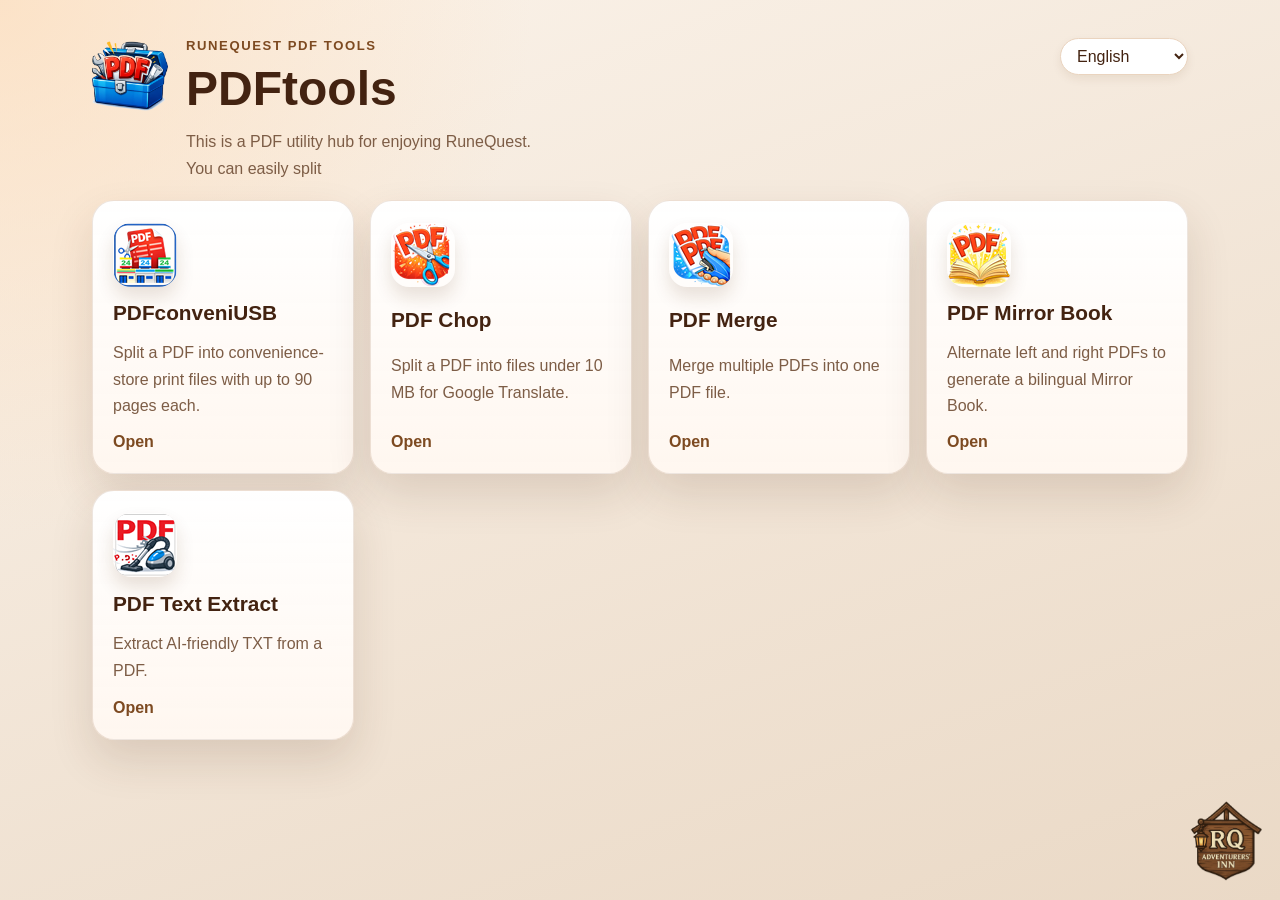
==== index.html @ 3b2fd764 "Add files via upload" ====
<!DOCTYPE html>
<html lang="ja">
<head>
  <meta charset="UTF-8">
  <meta name="viewport" content="width=device-width, initial-scale=1.0">
  <meta name="theme-color" content="#7d4a21">
  <title>RuneQuest PDF Hub</title>
  <link rel="icon" type="image/png" sizes="192x192" href="./images/icon-192.png">
  <link rel="apple-touch-icon" href="./images/icon-192.png">
  <link rel="stylesheet" href="./styles.css">
  <script>
    (function () {
      var ua = navigator.userAgent || "";
      var touchCapable = navigator.maxTouchPoints > 1;
      var isSmallScreen = window.matchMedia && window.matchMedia("(max-width: 820px)").matches;
      var isMobile = /Android|iPhone|iPad|iPod|Mobile/i.test(ua) || (touchCapable && isSmallScreen);
      document.documentElement.dataset.mobile = isMobile ? "true" : "false";
    }());
  </script>
</head>
<body>
  <div id="unsupported-screen" class="unsupported-screen" hidden>
    <p>This app is not supported on iOS or Android.</p>
  </div>

  <div id="app-root" class="app-shell" hidden>
    <main class="hub-card">
      <header class="hero">
        <div class="brand-mark" aria-hidden="true">
          <img src="./images/icon-512.png" alt="">
        </div>
        <div class="title-block">
          <p id="app-kicker" class="app-kicker"></p>
          <h1 id="app-title"></h1>
          <p id="app-description-line-1" class="hero-description"></p>
          <p id="app-description-line-2" class="hero-description"></p>
        </div>
        <label class="language-panel" for="language-select">
          <span id="language-label"></span>
          <select id="language-select" aria-label="Language"></select>
        </label>
      </header>

      <section class="card-grid" id="launcher-grid"></section>
    </main>

    <a
      class="footer-logo-link"
      href="https://www.rq-inn.com/"
      target="_blank"
      rel="noreferrer"
      aria-label="rq-inn"
    >
      <img src="./20260330_PDFコンビニUSBv2/images/rq-inn-logo.png" alt="rq-inn">
    </a>
  </div>

  <script type="module" src="./app.js"></script>
</body>
</html>
---- styles.css ----
:root {
  --bg-top: #fbf3ea;
  --bg-bottom: #ead9c6;
  --card: rgba(255, 255, 255, 0.88);
  --line: rgba(125, 74, 33, 0.14);
  --line-strong: #be8757;
  --text: #432311;
  --muted: #7d5d46;
  --accent: #7d4a21;
  --accent-strong: #5b2f0f;
  --shadow: 0 20px 44px rgba(80, 46, 19, 0.14);
  --radius-xl: 28px;
  --radius-lg: 22px;
  --radius-md: 16px;
  --font-ui: "Segoe UI", "Yu Gothic UI", "Hiragino Sans", sans-serif;
}

* {
  box-sizing: border-box;
}

html,
body {
  margin: 0;
  min-height: 100%;
  font-family: var(--font-ui);
  color: var(--text);
}

body {
  background:
    radial-gradient(circle at top left, rgba(252, 222, 190, 0.78), transparent 34%),
    linear-gradient(160deg, var(--bg-top), var(--bg-bottom));
}

body[data-ready="true"] #app-root,
body[data-mobile="true"] #unsupported-screen {
  display: flex;
}

.unsupported-screen {
  min-height: 100vh;
  align-items: center;
  justify-content: center;
  background: #808080;
  color: #ffffff;
  text-align: center;
  padding: 24px;
  font-size: 1.15rem;
}

.app-shell {
  min-height: 100vh;
  align-items: flex-start;
  justify-content: center;
  padding: 26px 20px 92px;
}

.hub-card {
  width: min(1120px, 100%);
  padding: 12px;
}

.hero {
  display: grid;
  grid-template-columns: auto 1fr auto;
  gap: 18px;
  align-items: start;
  margin-bottom: 18px;
}

.brand-mark {
  width: 76px;
}

.brand-mark img {
  width: 100%;
  height: auto;
  display: block;
}

.app-kicker {
  margin: 0 0 10px;
  color: var(--accent);
  font-size: 0.82rem;
  font-weight: 700;
  letter-spacing: 0.12em;
  text-transform: uppercase;
}

.hero h1 {
  margin: 0 0 12px;
  font-size: clamp(2rem, 4vw, 3rem);
  line-height: 1.1;
}

.hero-description {
  margin: 0;
  max-width: 58ch;
  color: var(--muted);
  line-height: 1.7;
  font-size: 1rem;
}

.language-panel {
  display: flex;
  align-items: center;
  justify-self: end;
  min-width: 120px;
}

.language-panel span {
  display: none;
}

.language-panel select {
  width: 100%;
  padding: 8px 30px 8px 12px;
  border: 1px solid #ead4bf;
  border-radius: 999px;
  background: #ffffff;
  color: var(--text);
  font: inherit;
  box-shadow: 0 4px 10px rgba(91, 47, 15, 0.08);
}

.card-grid {
  display: grid;
  grid-template-columns: repeat(auto-fit, minmax(220px, 1fr));
  gap: 16px;
}

.app-link-card {
  display: grid;
  gap: 14px;
  min-height: 250px;
  padding: 22px 20px;
  border: 1px solid var(--line);
  border-radius: var(--radius-lg);
  background:
    linear-gradient(180deg, rgba(255, 255, 255, 0.95), rgba(255, 246, 238, 0.9)),
    var(--card);
  box-shadow: var(--shadow);
  color: inherit;
  text-decoration: none;
  transition: transform 180ms ease, box-shadow 180ms ease, border-color 180ms ease;
}

.app-link-card:hover,
.app-link-card:focus-visible {
  transform: translateY(-3px);
  border-color: var(--line-strong);
  box-shadow: 0 24px 48px rgba(80, 46, 19, 0.2);
  outline: none;
}

.card-icon {
  width: 64px;
  height: 64px;
  border-radius: 18px;
  object-fit: cover;
  box-shadow: 0 10px 18px rgba(91, 47, 15, 0.14);
}

.card-title {
  margin: 0;
  font-size: 1.3rem;
  line-height: 1.2;
}

.card-description {
  margin: 0;
  color: var(--muted);
  line-height: 1.65;
}

.card-jump {
  align-self: end;
  font-weight: 700;
  color: var(--accent);
}

.footer-logo-link {
  position: fixed;
  right: 18px;
  bottom: 18px;
  display: inline-flex;
}

.footer-logo-link img {
  width: 72px;
  height: auto;
  display: block;
}

.footer-logo-link:hover {
  animation: logo-bounce 340ms ease-out;
}

@keyframes logo-bounce {
  0% {
    transform: translateY(0);
  }
  40% {
    transform: translateY(-7px);
  }
  100% {
    transform: translateY(0);
  }
}

@media (max-width: 860px) {
  .hero {
    grid-template-columns: 56px 1fr;
  }

  .language-panel {
    grid-column: 1 / -1;
    justify-self: start;
    margin-left: 74px;
  }
}
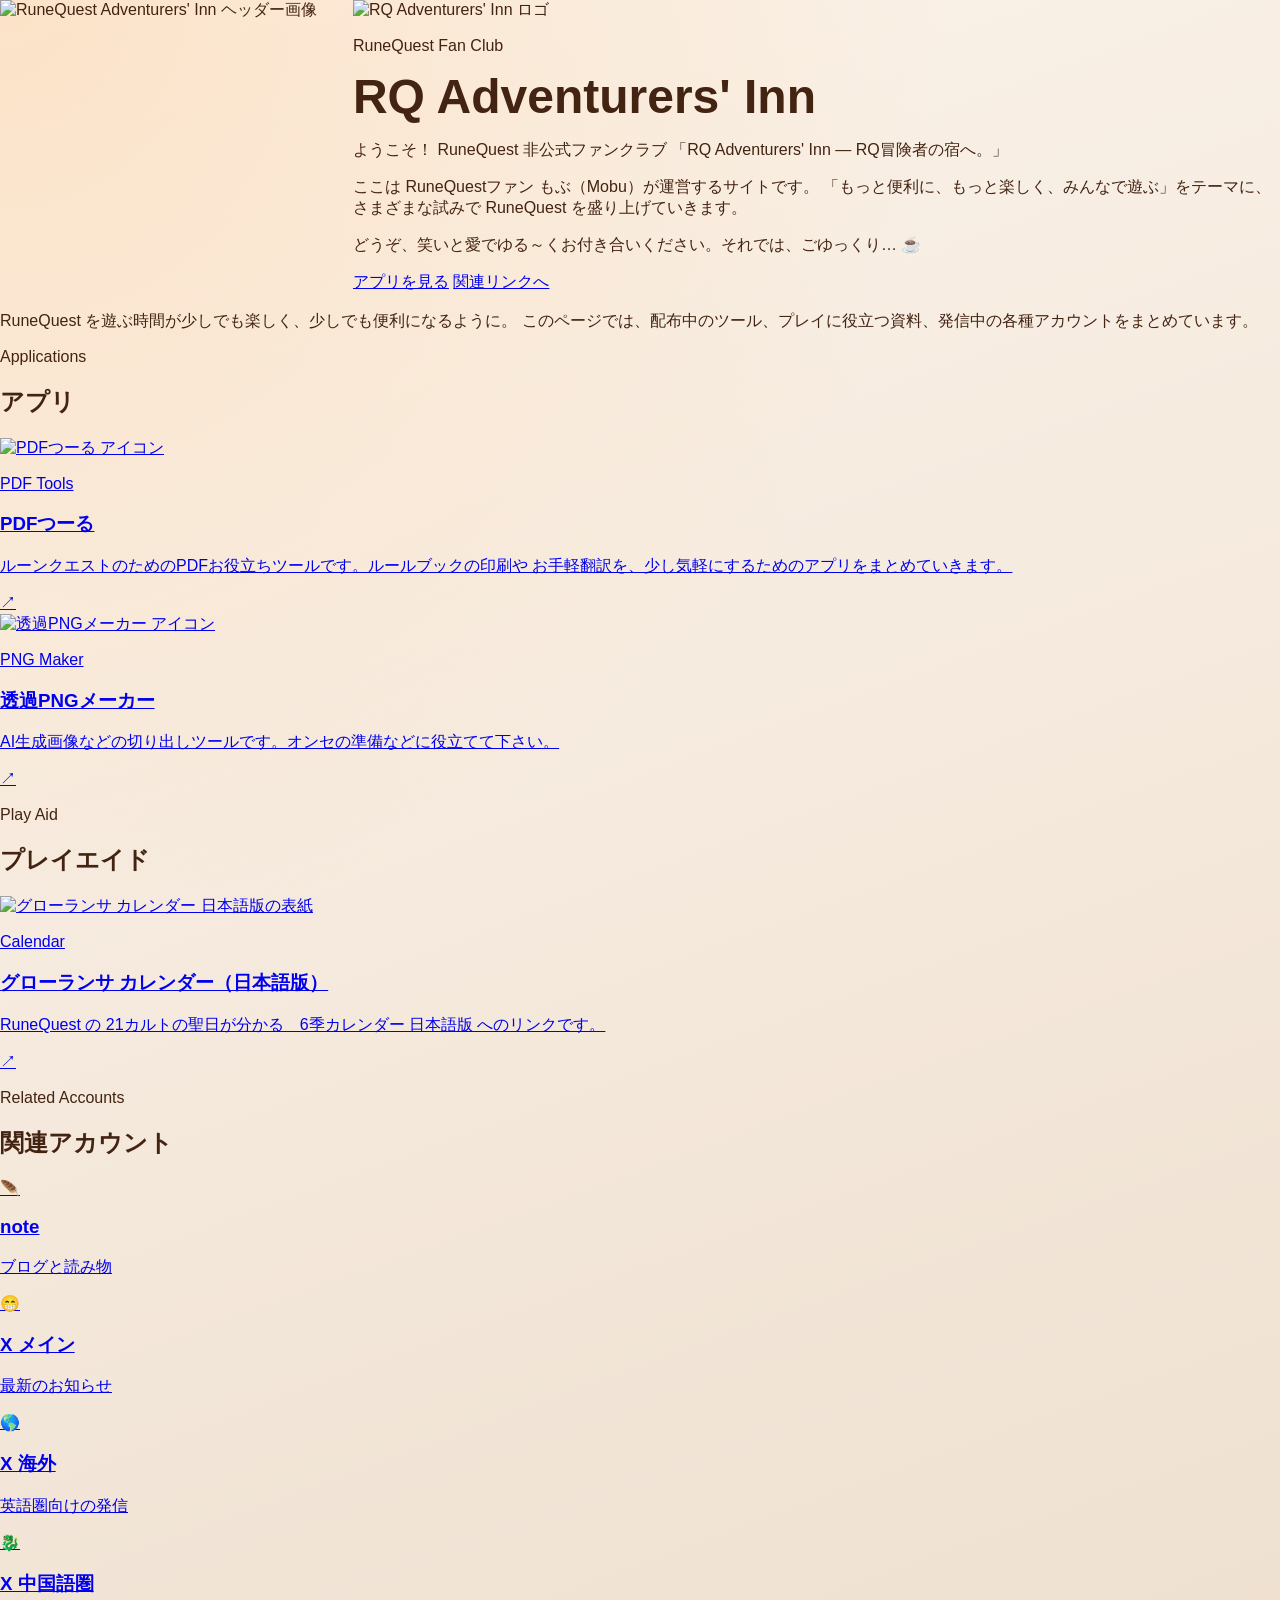
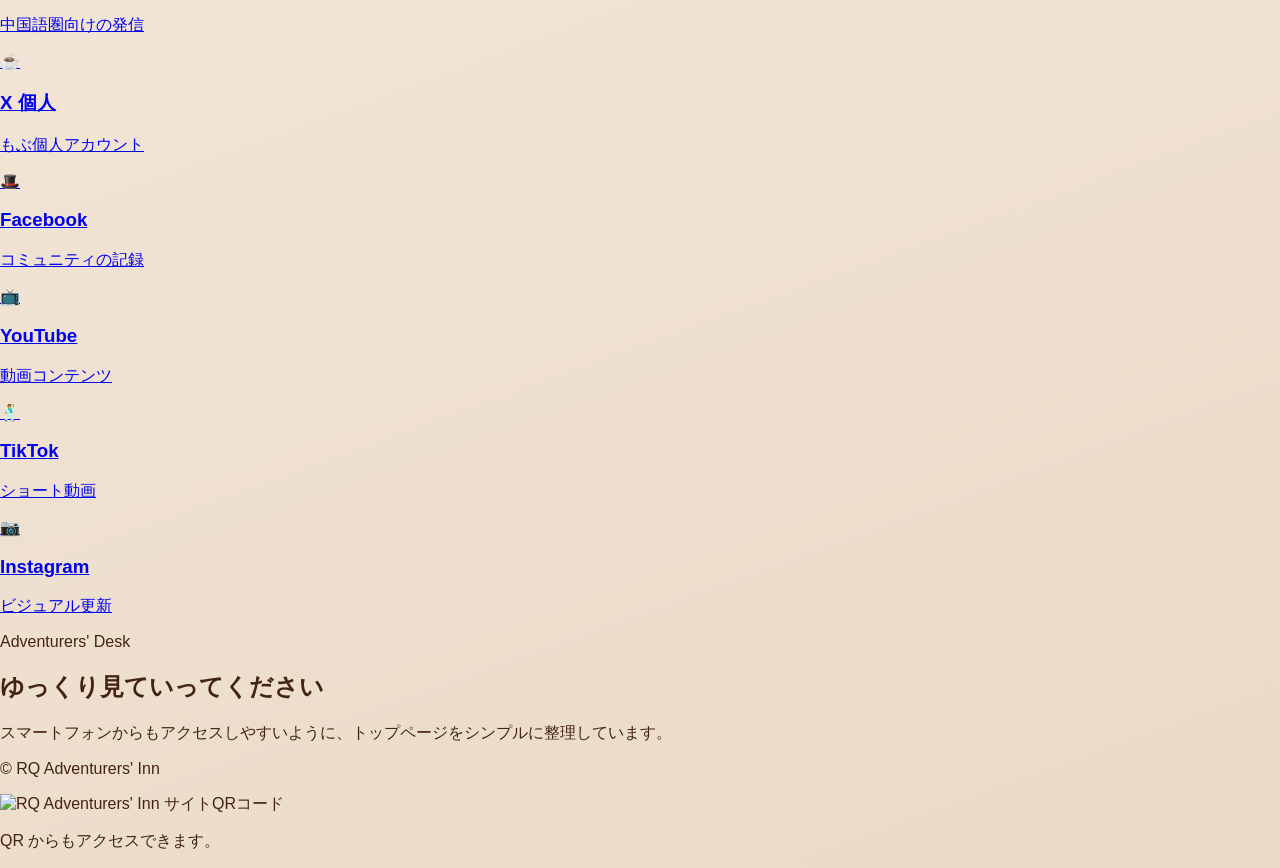
==== commit 324137f8: "Add files via upload" ====
--- a/index.html
+++ b/index.html
@@ -3,58 +3,173 @@
 <head>
   <meta charset="UTF-8">
   <meta name="viewport" content="width=device-width, initial-scale=1.0">
-  <meta name="theme-color" content="#7d4a21">
-  <title>RuneQuest PDF Hub</title>
-  <link rel="icon" type="image/png" sizes="192x192" href="./images/icon-192.png">
-  <link rel="apple-touch-icon" href="./images/icon-192.png">
-  <link rel="stylesheet" href="./styles.css">
-  <script>
-    (function () {
-      var ua = navigator.userAgent || "";
-      var touchCapable = navigator.maxTouchPoints > 1;
-      var isSmallScreen = window.matchMedia && window.matchMedia("(max-width: 820px)").matches;
-      var isMobile = /Android|iPhone|iPad|iPod|Mobile/i.test(ua) || (touchCapable && isSmallScreen);
-      document.documentElement.dataset.mobile = isMobile ? "true" : "false";
-    }());
-  </script>
+  <meta name="google-site-verification" content="80PopSLcO5vUmIh9BZhPP0-biCyDDCKmjeIUDS7PxMM" />
+  <title>RQ Adventurers' Inn | RuneQuest 非公式ファンクラブ</title>
+  <meta
+    name="description"
+    content="RuneQuest 非公式ファンクラブ RQ Adventurers' Inn のトップページ。アプリ、プレイエイド、関連アカウントへの入口をまとめています。"
+  >
+  <link rel="preconnect" href="https://fonts.googleapis.com">
+  <link rel="preconnect" href="https://fonts.gstatic.com" crossorigin>
+  <link
+    href="https://fonts.googleapis.com/css2?family=Cinzel:wght@500;700&family=Noto+Sans+JP:wght@400;500;700&display=swap"
+    rel="stylesheet"
+  >
+  <link rel="stylesheet" href="styles.css">
 </head>
 <body>
-  <div id="unsupported-screen" class="unsupported-screen" hidden>
-    <p>This app is not supported on iOS or Android.</p>
+  <div class="page-shell">
+    <header class="hero">
+      <img class="hero__image" src="images/header.jpg" alt="RuneQuest Adventurers' Inn ヘッダー画像">
+      <div class="hero__overlay"></div>
+      <div class="hero__content">
+        <img class="hero__logo" src="images/rq-inn-logo.png" alt="RQ Adventurers' Inn ロゴ">
+        <div class="hero__copy">
+          <p class="eyebrow">RuneQuest Fan Club</p>
+          <h1>RQ Adventurers' Inn</h1>
+          <p class="hero__lead">ようこそ！ RuneQuest 非公式ファンクラブ 「RQ Adventurers' Inn ― RQ冒険者の宿へ。」</p>
+          <p class="hero__text">
+            ここは RuneQuestファン もぶ（Mobu）が運営するサイトです。
+            「もっと便利に、もっと楽しく、みんなで遊ぶ」をテーマに、さまざまな試みで RuneQuest を盛り上げていきます。
+          </p>
+          <p class="hero__text">どうぞ、笑いと愛でゆる～くお付き合いください。それでは、ごゆっくり… ☕</p>
+          <div class="hero__actions">
+            <a href="#applications" class="button button--primary">アプリを見る</a>
+            <a href="#accounts" class="button button--secondary">関連リンクへ</a>
+          </div>
+        </div>
+      </div>
+    </header>
+
+    <main class="content">
+      <section class="intro-card section-fade">
+        <p>
+          RuneQuest を遊ぶ時間が少しでも楽しく、少しでも便利になるように。
+          このページでは、配布中のツール、プレイに役立つ資料、発信中の各種アカウントをまとめています。
+        </p>
+      </section>
+
+      <section id="applications" class="section section-fade">
+        <div class="section__heading">
+          <p class="section__label">Applications</p>
+          <h2>アプリ</h2>
+        </div>
+        <div class="feature-list">
+          <a class="feature-card feature-card--link" href="https://rq-inn.com/pdf-tools/" target="_blank" rel="noreferrer">
+            <div class="feature-card__icon-wrap">
+              <img src="images/pdf_tools_icon-512.png" alt="PDFつーる アイコン" class="feature-card__icon">
+            </div>
+            <div class="feature-card__body">
+              <p class="link-panel__tag">PDF Tools</p>
+              <h3>PDFつーる</h3>
+              <p>ルーンクエストのためのPDFお役立ちツールです。ルールブックの印刷や お手軽翻訳を、少し気軽にするためのアプリをまとめていきます。</p>
+            </div>
+            <span class="feature-card__arrow" aria-hidden="true">↗</span>
+          </a>
+          <a class="feature-card feature-card--link" href="https://rq-inn.com/png-maker/" target="_blank" rel="noreferrer">
+            <div class="feature-card__icon-wrap">
+              <img src="images/png-maker-icon-512.png" alt="透過PNGメーカー アイコン" class="feature-card__icon">
+            </div>
+            <div class="feature-card__body">
+              <p class="link-panel__tag">PNG Maker</p>
+              <h3>透過PNGメーカー</h3>
+              <p>AI生成画像などの切り出しツールです。オンセの準備などに役立てて下さい。</p>
+            </div>
+            <span class="feature-card__arrow" aria-hidden="true">↗</span>
+          </a>
+        </div>
+      </section>
+
+      <section class="section section-fade">
+        <div class="section__heading">
+          <p class="section__label">Play Aid</p>
+          <h2>プレイエイド</h2>
+        </div>
+        <a
+          class="link-panel"
+          href="https://www.drivethrurpg.com/ja/product/557305/japanese?src=hottest_filtered"
+          target="_blank"
+          rel="noreferrer"
+        >
+          <img class="link-panel__image" src="images/calendar.png" alt="グローランサ カレンダー 日本語版の表紙">
+          <div>
+            <p class="link-panel__tag">Calendar</p>
+            <h3>グローランサ カレンダー（日本語版）</h3>
+            <p>RuneQuest の 21カルトの聖日が分かる　6季カレンダー 日本語版 へのリンクです。</p>
+          </div>
+          <span class="link-panel__arrow" aria-hidden="true">↗</span>
+        </a>
+      </section>
+
+      <section id="accounts" class="section section-fade">
+        <div class="section__heading">
+          <p class="section__label">Related Accounts</p>
+          <h2>関連アカウント</h2>
+        </div>
+        <div class="account-grid">
+          <a class="account-card" href="https://note.com/mofumofu1011" target="_blank" rel="noreferrer">
+            <span class="account-card__emoji">🪶</span>
+            <h3>note</h3>
+            <p>ブログと読み物</p>
+          </a>
+          <a class="account-card" href="https://x.com/RQ_Inn_Official" target="_blank" rel="noreferrer">
+            <span class="account-card__emoji">😁</span>
+            <h3>X メイン</h3>
+            <p>最新のお知らせ</p>
+          </a>
+          <a class="account-card" href="https://x.com/RQ_Inn_Intl" target="_blank" rel="noreferrer">
+            <span class="account-card__emoji">🌎</span>
+            <h3>X 海外</h3>
+            <p>英語圏向けの発信</p>
+          </a>
+          <a class="account-card" href="https://x.com/RQ_Inn_GrChina" target="_blank" rel="noreferrer">
+            <span class="account-card__emoji">🐉</span>
+            <h3>X 中国語圏</h3>
+            <p>中国語圏向けの発信</p>
+          </a>
+          <a class="account-card" href="https://x.com/mofumofu1011" target="_blank" rel="noreferrer">
+            <span class="account-card__emoji">☕</span>
+            <h3>X 個人</h3>
+            <p>もぶ個人アカウント</p>
+          </a>
+          <a class="account-card" href="https://www.facebook.com/mobu.rq.adventurers.inn/" target="_blank" rel="noreferrer">
+            <span class="account-card__emoji">🎩</span>
+            <h3>Facebook</h3>
+            <p>コミュニティの記録</p>
+          </a>
+          <a class="account-card" href="https://www.youtube.com/channel/UCVH7YpSoC4GMN1ayZ3m5yZA" target="_blank" rel="noreferrer">
+            <span class="account-card__emoji">📺</span>
+            <h3>YouTube</h3>
+            <p>動画コンテンツ</p>
+          </a>
+          <a class="account-card" href="https://www.tiktok.com/@rq_adventurers_inn" target="_blank" rel="noreferrer">
+            <span class="account-card__emoji">🕺</span>
+            <h3>TikTok</h3>
+            <p>ショート動画</p>
+          </a>
+          <a class="account-card" href="https://www.instagram.com/rq_adventurers_inn" target="_blank" rel="noreferrer">
+            <span class="account-card__emoji">📷</span>
+            <h3>Instagram</h3>
+            <p>ビジュアル更新</p>
+          </a>
+        </div>
+      </section>
+    </main>
+
+    <footer class="footer section-fade">
+      <div class="footer__copy">
+        <p class="section__label">Adventurers' Desk</p>
+        <h2>ゆっくり見ていってください</h2>
+        <p>スマートフォンからもアクセスしやすいように、トップページをシンプルに整理しています。</p>
+        <p class="footer__small">© <span id="current-year"></span> RQ Adventurers' Inn</p>
+      </div>
+      <div class="footer__qr">
+        <img src="images/rq-inn-com-qr.png" alt="RQ Adventurers' Inn サイトQRコード">
+        <p>QR からもアクセスできます。</p>
+      </div>
+    </footer>
   </div>
 
-  <div id="app-root" class="app-shell" hidden>
-    <main class="hub-card">
-      <header class="hero">
-        <div class="brand-mark" aria-hidden="true">
-          <img src="./images/icon-512.png" alt="">
-        </div>
-        <div class="title-block">
-          <p id="app-kicker" class="app-kicker"></p>
-          <h1 id="app-title"></h1>
-          <p id="app-description-line-1" class="hero-description"></p>
-          <p id="app-description-line-2" class="hero-description"></p>
-        </div>
-        <label class="language-panel" for="language-select">
-          <span id="language-label"></span>
-          <select id="language-select" aria-label="Language"></select>
-        </label>
-      </header>
-
-      <section class="card-grid" id="launcher-grid"></section>
-    </main>
-
-    <a
-      class="footer-logo-link"
-      href="https://www.rq-inn.com/"
-      target="_blank"
-      rel="noreferrer"
-      aria-label="rq-inn"
-    >
-      <img src="./20260330_PDFコンビニUSBv2/images/rq-inn-logo.png" alt="rq-inn">
-    </a>
-  </div>
-
-  <script type="module" src="./app.js"></script>
+  <script src="main.js"></script>
 </body>
 </html>
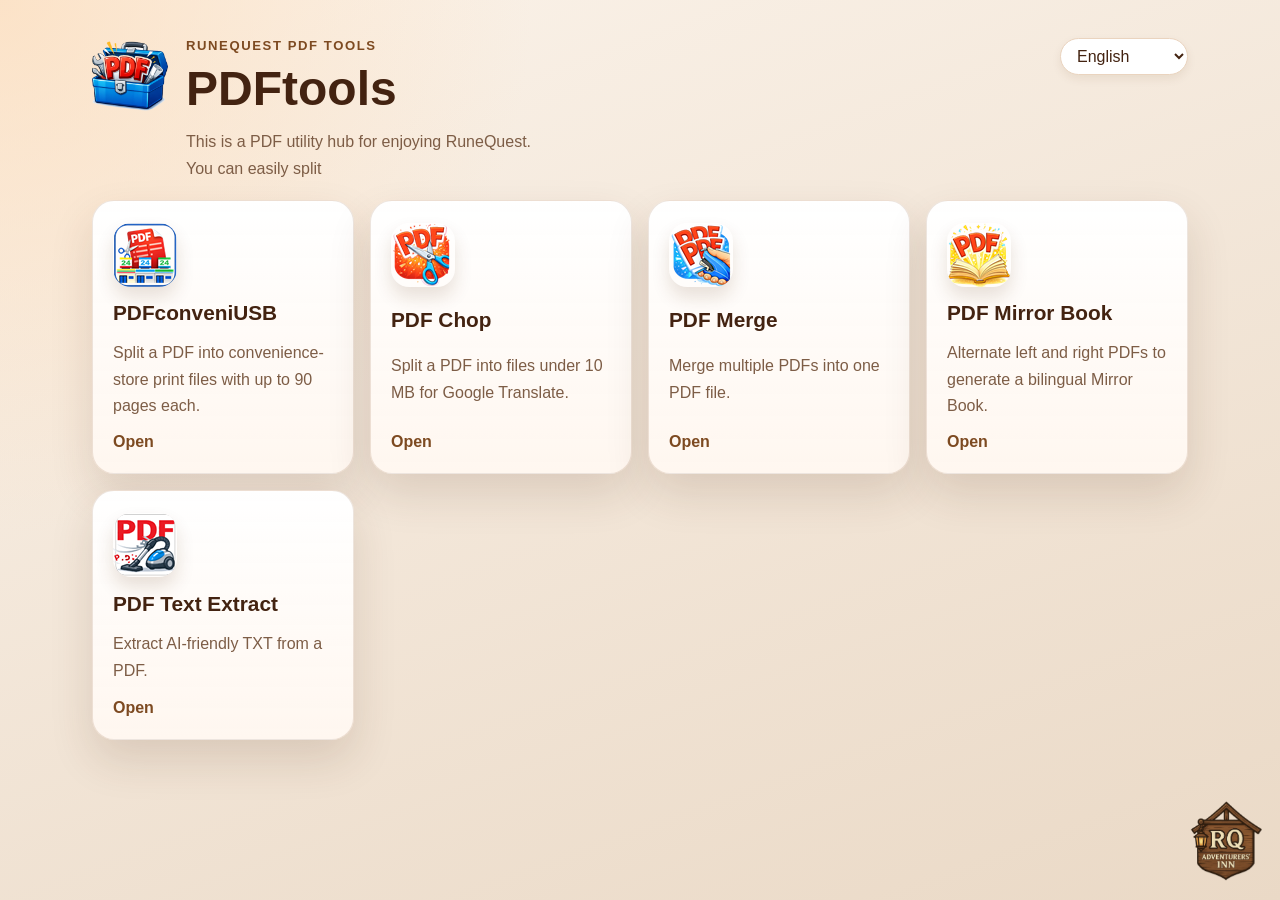
==== commit 4a0d2688: "Add files via upload" ====
--- a/index.html
+++ b/index.html
@@ -3,173 +3,58 @@
 <head>
   <meta charset="UTF-8">
   <meta name="viewport" content="width=device-width, initial-scale=1.0">
-  <meta name="google-site-verification" content="80PopSLcO5vUmIh9BZhPP0-biCyDDCKmjeIUDS7PxMM" />
-  <title>RQ Adventurers' Inn | RuneQuest 非公式ファンクラブ</title>
-  <meta
-    name="description"
-    content="RuneQuest 非公式ファンクラブ RQ Adventurers' Inn のトップページ。アプリ、プレイエイド、関連アカウントへの入口をまとめています。"
-  >
-  <link rel="preconnect" href="https://fonts.googleapis.com">
-  <link rel="preconnect" href="https://fonts.gstatic.com" crossorigin>
-  <link
-    href="https://fonts.googleapis.com/css2?family=Cinzel:wght@500;700&family=Noto+Sans+JP:wght@400;500;700&display=swap"
-    rel="stylesheet"
-  >
-  <link rel="stylesheet" href="styles.css">
+  <meta name="theme-color" content="#7d4a21">
+  <title>RuneQuest PDF Hub</title>
+  <link rel="icon" type="image/png" sizes="192x192" href="./images/icon-192.png">
+  <link rel="apple-touch-icon" href="./images/icon-192.png">
+  <link rel="stylesheet" href="./styles.css">
+  <script>
+    (function () {
+      var ua = navigator.userAgent || "";
+      var touchCapable = navigator.maxTouchPoints > 1;
+      var isSmallScreen = window.matchMedia && window.matchMedia("(max-width: 820px)").matches;
+      var isMobile = /Android|iPhone|iPad|iPod|Mobile/i.test(ua) || (touchCapable && isSmallScreen);
+      document.documentElement.dataset.mobile = isMobile ? "true" : "false";
+    }());
+  </script>
 </head>
 <body>
-  <div class="page-shell">
-    <header class="hero">
-      <img class="hero__image" src="images/header.jpg" alt="RuneQuest Adventurers' Inn ヘッダー画像">
-      <div class="hero__overlay"></div>
-      <div class="hero__content">
-        <img class="hero__logo" src="images/rq-inn-logo.png" alt="RQ Adventurers' Inn ロゴ">
-        <div class="hero__copy">
-          <p class="eyebrow">RuneQuest Fan Club</p>
-          <h1>RQ Adventurers' Inn</h1>
-          <p class="hero__lead">ようこそ！ RuneQuest 非公式ファンクラブ 「RQ Adventurers' Inn ― RQ冒険者の宿へ。」</p>
-          <p class="hero__text">
-            ここは RuneQuestファン もぶ（Mobu）が運営するサイトです。
-            「もっと便利に、もっと楽しく、みんなで遊ぶ」をテーマに、さまざまな試みで RuneQuest を盛り上げていきます。
-          </p>
-          <p class="hero__text">どうぞ、笑いと愛でゆる～くお付き合いください。それでは、ごゆっくり… ☕</p>
-          <div class="hero__actions">
-            <a href="#applications" class="button button--primary">アプリを見る</a>
-            <a href="#accounts" class="button button--secondary">関連リンクへ</a>
-          </div>
+  <div id="unsupported-screen" class="unsupported-screen" hidden>
+    <p>This app is not supported on iOS or Android.</p>
+  </div>
+
+  <div id="app-root" class="app-shell" hidden>
+    <main class="hub-card">
+      <header class="hero">
+        <div class="brand-mark" aria-hidden="true">
+          <img src="./images/icon-512.png" alt="">
         </div>
-      </div>
-    </header>
+        <div class="title-block">
+          <p id="app-kicker" class="app-kicker"></p>
+          <h1 id="app-title"></h1>
+          <p id="app-description-line-1" class="hero-description"></p>
+          <p id="app-description-line-2" class="hero-description"></p>
+        </div>
+        <label class="language-panel" for="language-select">
+          <span id="language-label"></span>
+          <select id="language-select" aria-label="Language"></select>
+        </label>
+      </header>
 
-    <main class="content">
-      <section class="intro-card section-fade">
-        <p>
-          RuneQuest を遊ぶ時間が少しでも楽しく、少しでも便利になるように。
-          このページでは、配布中のツール、プレイに役立つ資料、発信中の各種アカウントをまとめています。
-        </p>
-      </section>
-
-      <section id="applications" class="section section-fade">
-        <div class="section__heading">
-          <p class="section__label">Applications</p>
-          <h2>アプリ</h2>
-        </div>
-        <div class="feature-list">
-          <a class="feature-card feature-card--link" href="https://rq-inn.com/pdf-tools/" target="_blank" rel="noreferrer">
-            <div class="feature-card__icon-wrap">
-              <img src="images/pdf_tools_icon-512.png" alt="PDFつーる アイコン" class="feature-card__icon">
-            </div>
-            <div class="feature-card__body">
-              <p class="link-panel__tag">PDF Tools</p>
-              <h3>PDFつーる</h3>
-              <p>ルーンクエストのためのPDFお役立ちツールです。ルールブックの印刷や お手軽翻訳を、少し気軽にするためのアプリをまとめていきます。</p>
-            </div>
-            <span class="feature-card__arrow" aria-hidden="true">↗</span>
-          </a>
-          <a class="feature-card feature-card--link" href="https://rq-inn.com/png-maker/" target="_blank" rel="noreferrer">
-            <div class="feature-card__icon-wrap">
-              <img src="images/png-maker-icon-512.png" alt="透過PNGメーカー アイコン" class="feature-card__icon">
-            </div>
-            <div class="feature-card__body">
-              <p class="link-panel__tag">PNG Maker</p>
-              <h3>透過PNGメーカー</h3>
-              <p>AI生成画像などの切り出しツールです。オンセの準備などに役立てて下さい。</p>
-            </div>
-            <span class="feature-card__arrow" aria-hidden="true">↗</span>
-          </a>
-        </div>
-      </section>
-
-      <section class="section section-fade">
-        <div class="section__heading">
-          <p class="section__label">Play Aid</p>
-          <h2>プレイエイド</h2>
-        </div>
-        <a
-          class="link-panel"
-          href="https://www.drivethrurpg.com/ja/product/557305/japanese?src=hottest_filtered"
-          target="_blank"
-          rel="noreferrer"
-        >
-          <img class="link-panel__image" src="images/calendar.png" alt="グローランサ カレンダー 日本語版の表紙">
-          <div>
-            <p class="link-panel__tag">Calendar</p>
-            <h3>グローランサ カレンダー（日本語版）</h3>
-            <p>RuneQuest の 21カルトの聖日が分かる　6季カレンダー 日本語版 へのリンクです。</p>
-          </div>
-          <span class="link-panel__arrow" aria-hidden="true">↗</span>
-        </a>
-      </section>
-
-      <section id="accounts" class="section section-fade">
-        <div class="section__heading">
-          <p class="section__label">Related Accounts</p>
-          <h2>関連アカウント</h2>
-        </div>
-        <div class="account-grid">
-          <a class="account-card" href="https://note.com/mofumofu1011" target="_blank" rel="noreferrer">
-            <span class="account-card__emoji">🪶</span>
-            <h3>note</h3>
-            <p>ブログと読み物</p>
-          </a>
-          <a class="account-card" href="https://x.com/RQ_Inn_Official" target="_blank" rel="noreferrer">
-            <span class="account-card__emoji">😁</span>
-            <h3>X メイン</h3>
-            <p>最新のお知らせ</p>
-          </a>
-          <a class="account-card" href="https://x.com/RQ_Inn_Intl" target="_blank" rel="noreferrer">
-            <span class="account-card__emoji">🌎</span>
-            <h3>X 海外</h3>
-            <p>英語圏向けの発信</p>
-          </a>
-          <a class="account-card" href="https://x.com/RQ_Inn_GrChina" target="_blank" rel="noreferrer">
-            <span class="account-card__emoji">🐉</span>
-            <h3>X 中国語圏</h3>
-            <p>中国語圏向けの発信</p>
-          </a>
-          <a class="account-card" href="https://x.com/mofumofu1011" target="_blank" rel="noreferrer">
-            <span class="account-card__emoji">☕</span>
-            <h3>X 個人</h3>
-            <p>もぶ個人アカウント</p>
-          </a>
-          <a class="account-card" href="https://www.facebook.com/mobu.rq.adventurers.inn/" target="_blank" rel="noreferrer">
-            <span class="account-card__emoji">🎩</span>
-            <h3>Facebook</h3>
-            <p>コミュニティの記録</p>
-          </a>
-          <a class="account-card" href="https://www.youtube.com/channel/UCVH7YpSoC4GMN1ayZ3m5yZA" target="_blank" rel="noreferrer">
-            <span class="account-card__emoji">📺</span>
-            <h3>YouTube</h3>
-            <p>動画コンテンツ</p>
-          </a>
-          <a class="account-card" href="https://www.tiktok.com/@rq_adventurers_inn" target="_blank" rel="noreferrer">
-            <span class="account-card__emoji">🕺</span>
-            <h3>TikTok</h3>
-            <p>ショート動画</p>
-          </a>
-          <a class="account-card" href="https://www.instagram.com/rq_adventurers_inn" target="_blank" rel="noreferrer">
-            <span class="account-card__emoji">📷</span>
-            <h3>Instagram</h3>
-            <p>ビジュアル更新</p>
-          </a>
-        </div>
-      </section>
+      <section class="card-grid" id="launcher-grid"></section>
     </main>
 
-    <footer class="footer section-fade">
-      <div class="footer__copy">
-        <p class="section__label">Adventurers' Desk</p>
-        <h2>ゆっくり見ていってください</h2>
-        <p>スマートフォンからもアクセスしやすいように、トップページをシンプルに整理しています。</p>
-        <p class="footer__small">© <span id="current-year"></span> RQ Adventurers' Inn</p>
-      </div>
-      <div class="footer__qr">
-        <img src="images/rq-inn-com-qr.png" alt="RQ Adventurers' Inn サイトQRコード">
-        <p>QR からもアクセスできます。</p>
-      </div>
-    </footer>
+    <a
+      class="footer-logo-link"
+      href="https://www.rq-inn.com/"
+      target="_blank"
+      rel="noreferrer"
+      aria-label="rq-inn"
+    >
+      <img src="./20260330_PDFコンビニUSBv2/images/rq-inn-logo.png" alt="rq-inn">
+    </a>
   </div>
 
-  <script src="main.js"></script>
+  <script type="module" src="./app.js"></script>
 </body>
 </html>
